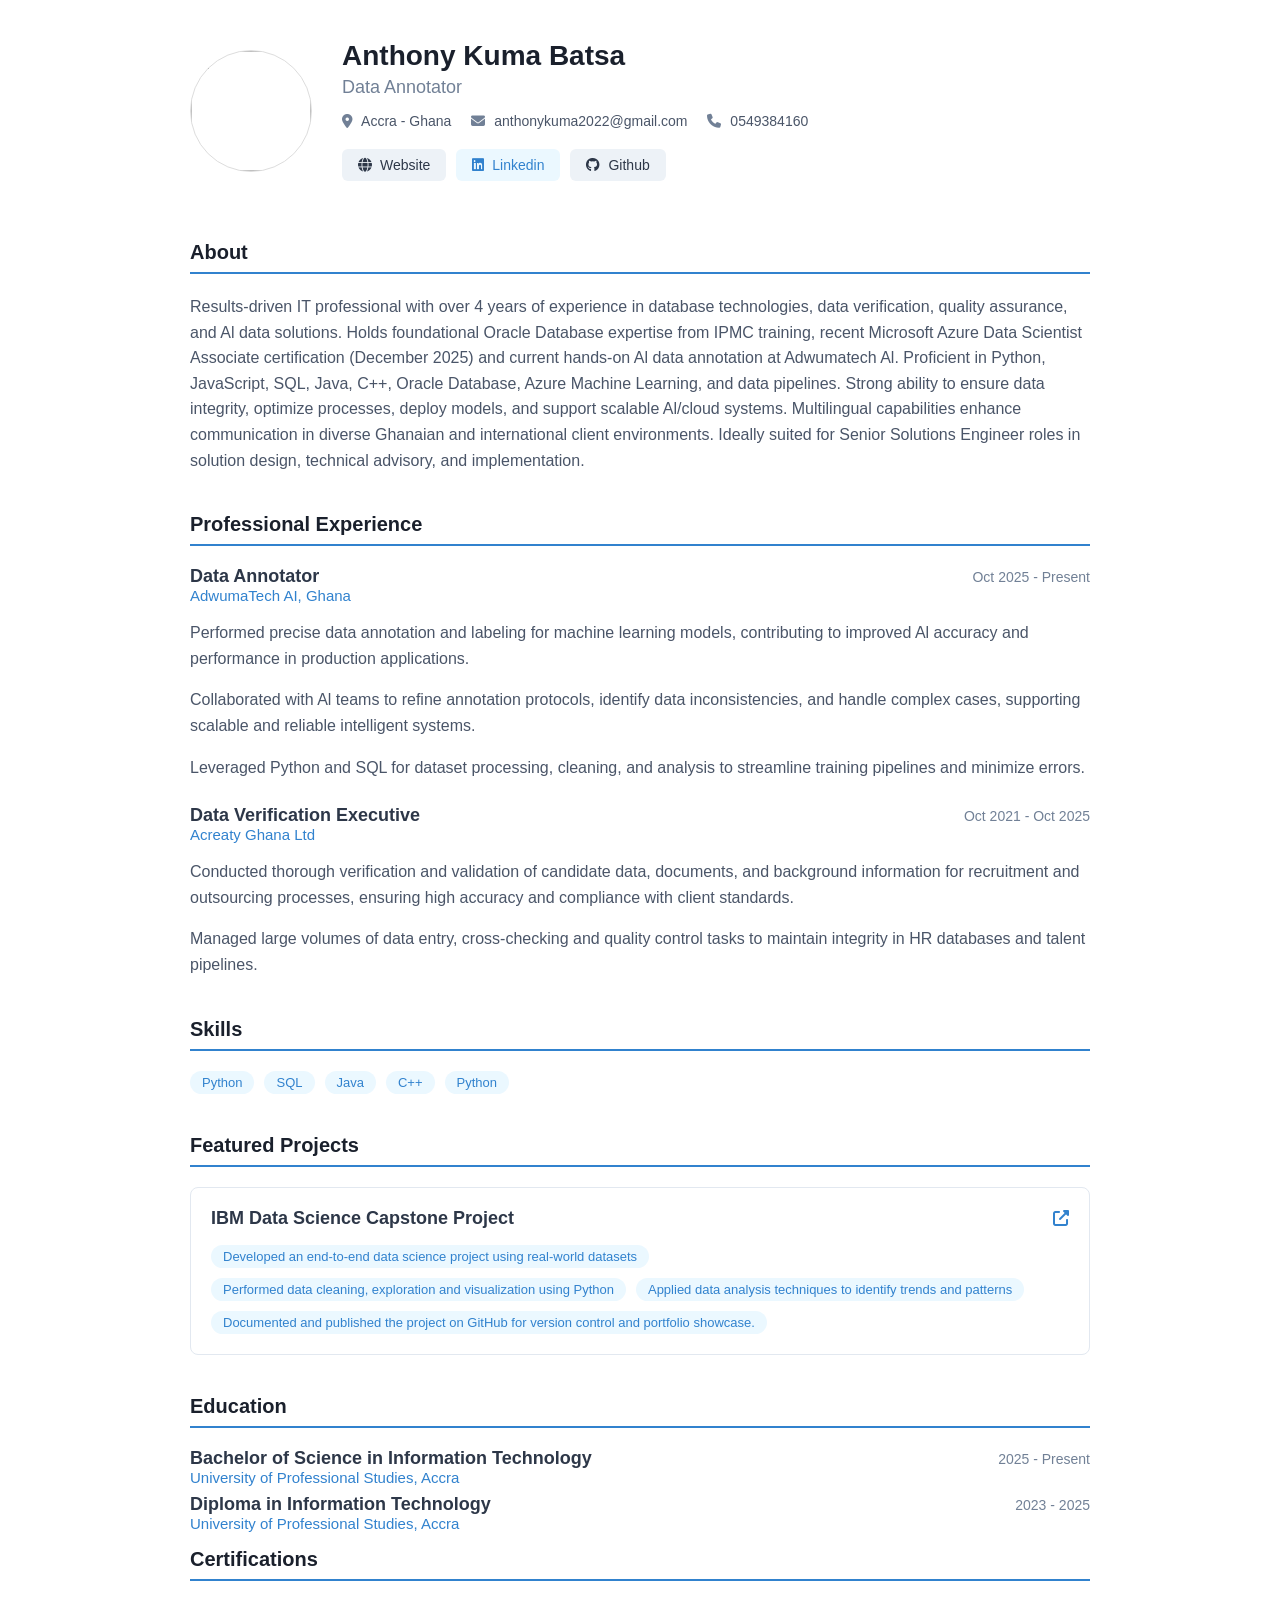
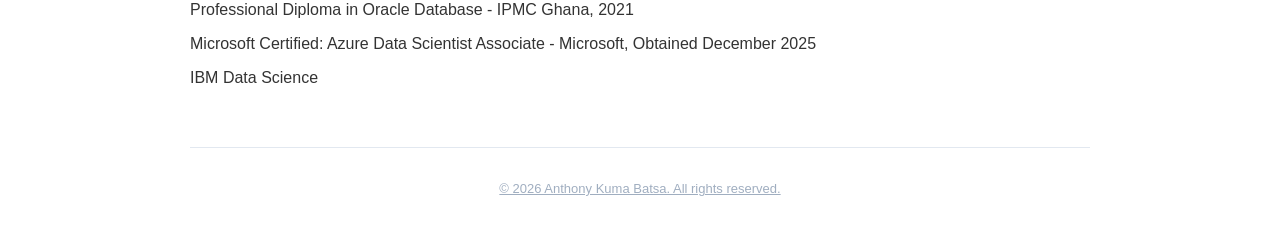
==== index.html @ a3e24a42 "Rename AKB.html to index.html" ====
<!DOCTYPE html>
<html lang="en">
<head>
    <meta charset="UTF-8">
    <meta name="viewport" content="width=device-width, initial-scale=1.0">
    <title>Anthony Kuma Batsa</title>
    <link rel="stylesheet" href="https://cdnjs.cloudflare.com/ajax/libs/font-awesome/6.4.2/css/all.min.css">
   
    <style>
       
        body {
            font-family: 'Segoe UI', Tahoma, Geneva, Verdana, sans-serif;
            margin: 0;
            padding: 40px;
            color: #333;
            max-width: 900px;
            margin-left: auto;
            margin-right: auto;
            background-color: #fff;
        }

       
        .header-container {
            display: flex;
            align-items: center;
            gap: 30px;
            padding-bottom: 20px;
        }

        .profile-pic {
            width: 120px;
            height: 120px;
            border-radius: 50%;
            overflow: hidden;
            border: 1px solid #ddd;
            flex-shrink: 0;
        }

        .profile-pic img {
            width: 100%;
            height: 100%;
            object-fit: cover;
        }

        h1 {
            margin: 0;
            font-size: 28px;
            color: #1a202c;
        }

        .job-title {
            margin: 5px 0 15px 0;
            color: #718096;
            font-size: 18px;
        }

        .contact-info {
            display: flex;
            gap: 20px;
            font-size: 14px;
            color: #4a5568;
            margin-bottom: 20px;
        }

        .contact-info i {
            color: #718096;
            margin-right: 5px;
        }

        .buttons {
            display: flex;
            gap: 10px;
        }

        .btn {
            text-decoration: none;
            padding: 8px 16px;
            border-radius: 6px;
            font-size: 14px;
            background: #edf2f7;
            color: #2d3748;
            display: flex;
            align-items: center;
            gap: 8px;
            transition: 0.2s;
        }

        .btn-linkedin {
            background: #ebf8ff;
            color: #3182ce;
        }

       
        section {
            margin-top: 40px;
        }

        .section-title {
            font-size: 20px;
            color: #1a202c;
            border-bottom: 2px solid #3182ce;
            padding-bottom: 8px;
            margin-bottom: 20px;
        }

        .content-p {
            line-height: 1.6;
            color: #4a5568;
        }

       
        .item {
            margin-bottom: 25px;
        }

        .item-header {
            display: flex;
            justify-content: space-between;
            align-items: baseline;
        }

        .item-header h3 {
            margin: 0;
            font-size: 18px;
            color: #2d3748;
        }

        .date {
            font-size: 14px;
            color: #718096;
        }

        .sub-header {
            color: #3182ce;
            font-weight: 500;
            margin-bottom: 8px;
            font-size: 15px;
        }

       
        .tag-container {
            display: flex;
            flex-wrap: wrap;
            gap: 10px;
            margin-top: 10px;
        }

        .tag {
            background-color: #ebf8ff;
            color: #3182ce;
            padding: 4px 12px;
            border-radius: 20px;
            font-size: 13px;
            font-weight: 500;
        }

       
        .project-card {
            border: 1px solid #e2e8f0;
            padding: 20px;
            border-radius: 8px;
            margin-top: 15px;
        }

        footer {
            margin-top: 60px;
            padding-top: 20px;
            border-top: 1px solid #e2e8f0;
            text-align: center;
            color: #a0aec0;
            font-size: 13px;
        }
    </style>
</head>
<body>

    <div class="header-container">
        <div class="profile-pic">
            <img src="" alt="">
        </div>

        <div class="details">
            <h1>Anthony Kuma Batsa</h1>
            <p class="job-title">Data Annotator</p>

            <div class="contact-info">
                <span><i class="fa-solid fa-location-dot"></i> Accra - Ghana</span>
                <span><i class="fa-solid fa-envelope"></i> anthonykuma2022@gmail.com</span>
                <span><i class="fa-solid fa-phone"></i> 0549384160 </span>
            </div>

            <div class="buttons">
                <a href="#" class="btn"><i class="fa-solid fa-globe"></i> Website</a>
                <a href="https://gh.linkedin.com/in/anthony-batsa-6572a9247/" class="btn btn-linkedin" target="_blank"><i class="fa-brands fa-linkedin"></i> Linkedin</a>
                <a href="https://github.com/repos?q=owner%3A%40me" class="btn" target="_blank"><i class="fa-brands fa-github"></i> Github</a>
            </div>
        </div>
    </div>

    <section>
        <h2 class="section-title">About</h2>
        <p class="content-p">
            Results-driven IT professional with over 4 years of experience in database technologies, data verification, quality assurance, and Al data solutions. Holds foundational Oracle Database expertise from IPMC training, recent Microsoft Azure Data Scientist Associate certification (December 2025) and current hands-on Al data annotation at Adwumatech Al. Proficient in Python, JavaScript, SQL, Java, C++, Oracle Database, Azure Machine Learning, and data pipelines. Strong ability to ensure data integrity, optimize processes, deploy models, and support scalable Al/cloud systems. Multilingual capabilities enhance communication in diverse Ghanaian and international client environments. Ideally suited for Senior Solutions Engineer roles in solution design, technical advisory, and implementation.
        </p>
    </section>

    <section>
        <h2 class="section-title">Professional Experience</h2>
       
        <div class="item">
            <div class="item-header">
                <h3>Data Annotator</h3>
                <span class="date">Oct 2025 - Present</span>
            </div>
            <div class="sub-header">AdwumaTech AI, Ghana</div>
            <p class="content-p">Performed precise data annotation and labeling for machine learning models, contributing to improved Al accuracy and performance in production applications.</p>
            <p class="content-p">Collaborated with Al teams to refine annotation protocols, identify data inconsistencies, and handle complex cases, supporting scalable and reliable intelligent systems.</p>
            <p class="content-p">Leveraged Python and SQL for dataset processing, cleaning, and analysis to streamline training pipelines and minimize errors.</p>
        </div>

        <div class="item">
            <div class="item-header">
                <h3>Data Verification Executive</h3>
                <span class="date">Oct 2021 - Oct 2025</span>
            </div>
            <div class="sub-header">Acreaty Ghana Ltd</div>
            <p class="content-p">Conducted thorough verification and validation of candidate data, documents, and background information for recruitment and outsourcing processes, ensuring high accuracy and compliance with client     standards.</p>
            <p class="content-p">Managed large volumes of data entry, cross-checking and quality control tasks to maintain integrity in HR databases and talent pipelines.</p>      
        </div>

           </section>


    <section>
        <h2 class="section-title">Skills</h2>
        <div class="item">
            <div class="sub-header"></div>
            <div class="tag-container">
                <span class="tag">Python</span>
          <span class="tag">SQL</span>
         <span class="tag">Java</span>
         <span class="tag">C++</span>
         <span class="tag">Python</span>
            </div>
        </div>
               </div>
    </section>

    <section>
        <h2 class="section-title">Featured Projects</h2>
        <div class="project-card" >
            <div class="item-header">
                <h3>IBM Data Science Capstone Project</h3>
                <a href="https://github.com/repos?q=owner%3A%40me" style="color: #3182ce;"><i class="fa-solid fa-up-right-from-square"></i></a>
            </div>
            <p class="content-p"></p>
            <div class="tag-container">
                <span class="tag">Developed an end-to-end data science project using real-world datasets</span> 
                     <span class="tag">Performed data cleaning, exploration and visualization using Python </span> 
                          <span class="tag">Applied data analysis techniques to identify trends and patterns </span>
                             <span class="tag"> Documented and published the project on GitHub for version control and portfolio showcase.</span>
            </div>
        </div>
    </section>

    <section>
        <h2 class="section-title">Education </h2>
        <div class="item">
            <div class="item-header">
                <h3>Bachelor of Science in Information Technology</h3>
                <span class="date">2025 - Present</span>
            </div>
            <div class="sub-header">University of Professional Studies, Accra</div>

           <div class="item-header">
              <h3>Diploma in Information Technology</h3>
               <span class="date">2023 - 2025</span>
        </div>
                <div class="sub-header">University of Professional Studies, Accra</div>
         
            <h2 class="section-title"> Certifications </h2>
        <div class="item">
            <p>Professional Diploma in Oracle Database - IPMC Ghana, 2021</p>
            <p>Microsoft Certified: Azure Data Scientist Associate - Microsoft, Obtained December 2025</p>
            <p>IBM Data Science</p>  
        </div>
    </section>

    <footer>
        <p><u>© 2026 Anthony Kuma Batsa. All rights reserved.</u></p>
    </footer>

</body>
</html
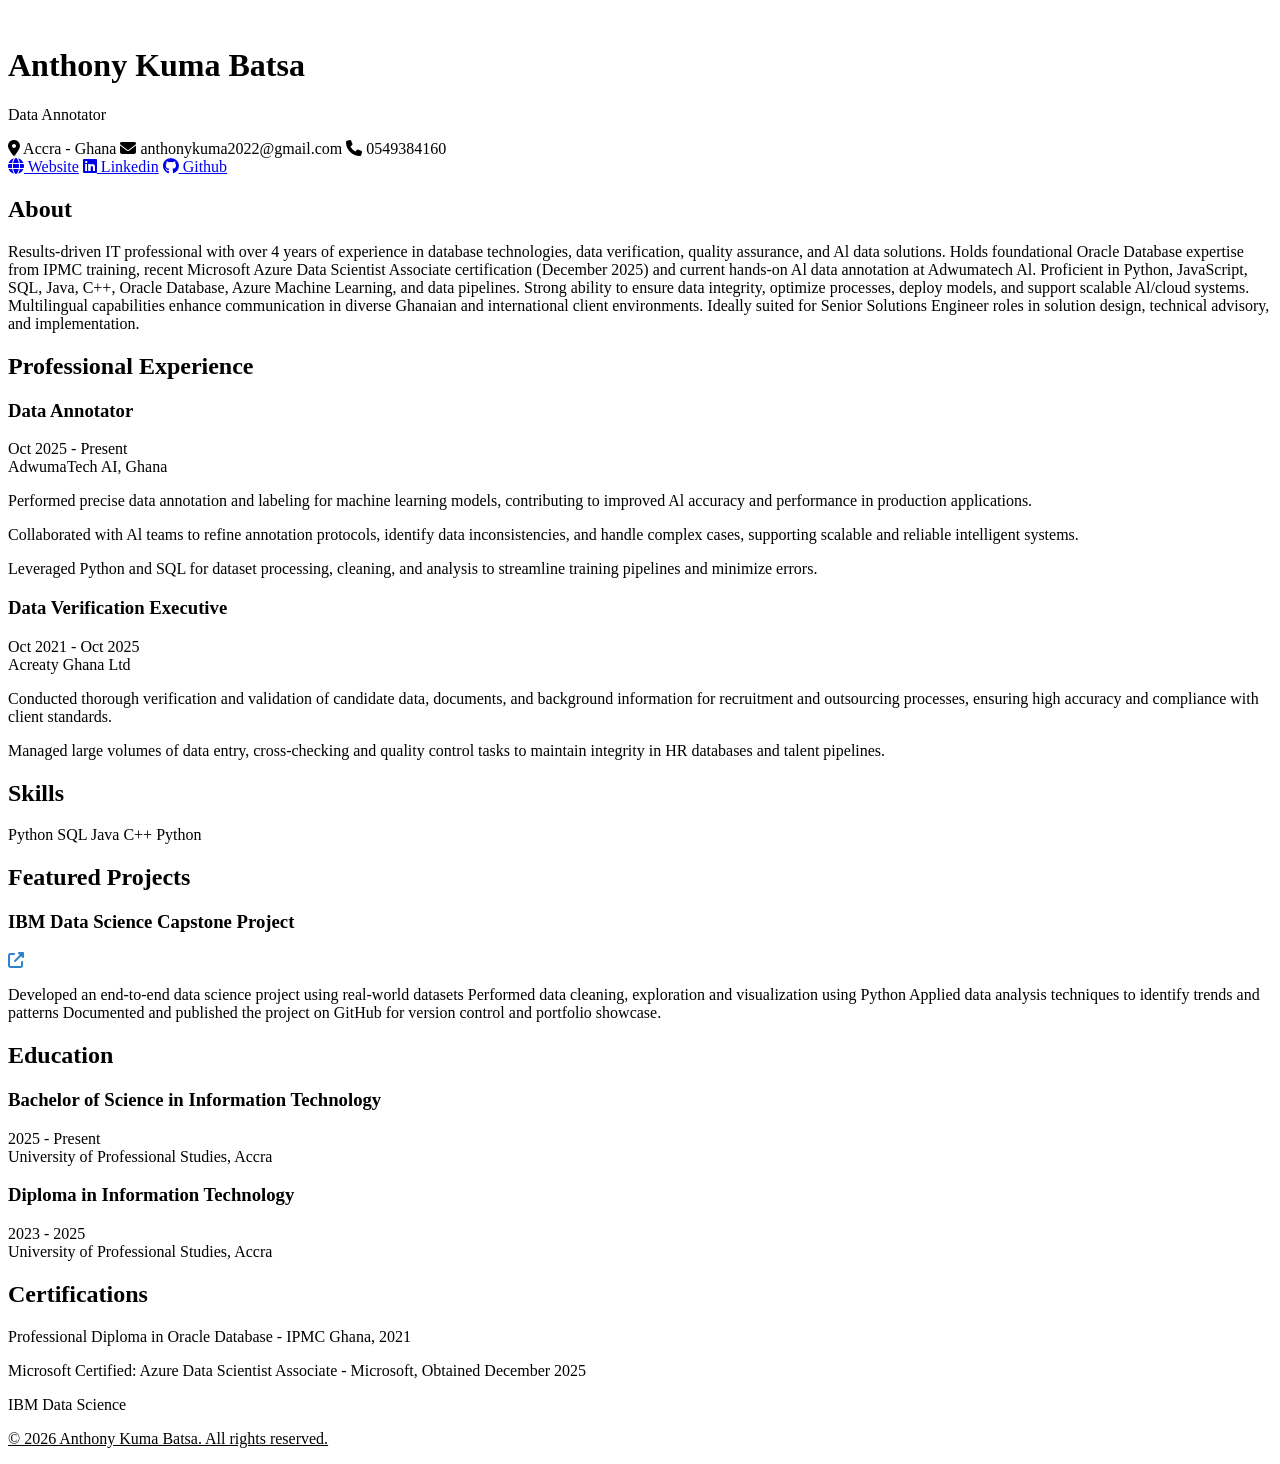
==== commit bb122b75: "Update index.html" ====
--- a/index.html
+++ b/index.html
@@ -6,171 +6,6 @@
     <title>Anthony Kuma Batsa</title>
     <link rel="stylesheet" href="https://cdnjs.cloudflare.com/ajax/libs/font-awesome/6.4.2/css/all.min.css">
    
-    <style>
-       
-        body {
-            font-family: 'Segoe UI', Tahoma, Geneva, Verdana, sans-serif;
-            margin: 0;
-            padding: 40px;
-            color: #333;
-            max-width: 900px;
-            margin-left: auto;
-            margin-right: auto;
-            background-color: #fff;
-        }
-
-       
-        .header-container {
-            display: flex;
-            align-items: center;
-            gap: 30px;
-            padding-bottom: 20px;
-        }
-
-        .profile-pic {
-            width: 120px;
-            height: 120px;
-            border-radius: 50%;
-            overflow: hidden;
-            border: 1px solid #ddd;
-            flex-shrink: 0;
-        }
-
-        .profile-pic img {
-            width: 100%;
-            height: 100%;
-            object-fit: cover;
-        }
-
-        h1 {
-            margin: 0;
-            font-size: 28px;
-            color: #1a202c;
-        }
-
-        .job-title {
-            margin: 5px 0 15px 0;
-            color: #718096;
-            font-size: 18px;
-        }
-
-        .contact-info {
-            display: flex;
-            gap: 20px;
-            font-size: 14px;
-            color: #4a5568;
-            margin-bottom: 20px;
-        }
-
-        .contact-info i {
-            color: #718096;
-            margin-right: 5px;
-        }
-
-        .buttons {
-            display: flex;
-            gap: 10px;
-        }
-
-        .btn {
-            text-decoration: none;
-            padding: 8px 16px;
-            border-radius: 6px;
-            font-size: 14px;
-            background: #edf2f7;
-            color: #2d3748;
-            display: flex;
-            align-items: center;
-            gap: 8px;
-            transition: 0.2s;
-        }
-
-        .btn-linkedin {
-            background: #ebf8ff;
-            color: #3182ce;
-        }
-
-       
-        section {
-            margin-top: 40px;
-        }
-
-        .section-title {
-            font-size: 20px;
-            color: #1a202c;
-            border-bottom: 2px solid #3182ce;
-            padding-bottom: 8px;
-            margin-bottom: 20px;
-        }
-
-        .content-p {
-            line-height: 1.6;
-            color: #4a5568;
-        }
-
-       
-        .item {
-            margin-bottom: 25px;
-        }
-
-        .item-header {
-            display: flex;
-            justify-content: space-between;
-            align-items: baseline;
-        }
-
-        .item-header h3 {
-            margin: 0;
-            font-size: 18px;
-            color: #2d3748;
-        }
-
-        .date {
-            font-size: 14px;
-            color: #718096;
-        }
-
-        .sub-header {
-            color: #3182ce;
-            font-weight: 500;
-            margin-bottom: 8px;
-            font-size: 15px;
-        }
-
-       
-        .tag-container {
-            display: flex;
-            flex-wrap: wrap;
-            gap: 10px;
-            margin-top: 10px;
-        }
-
-        .tag {
-            background-color: #ebf8ff;
-            color: #3182ce;
-            padding: 4px 12px;
-            border-radius: 20px;
-            font-size: 13px;
-            font-weight: 500;
-        }
-
-       
-        .project-card {
-            border: 1px solid #e2e8f0;
-            padding: 20px;
-            border-radius: 8px;
-            margin-top: 15px;
-        }
-
-        footer {
-            margin-top: 60px;
-            padding-top: 20px;
-            border-top: 1px solid #e2e8f0;
-            text-align: center;
-            color: #a0aec0;
-            font-size: 13px;
-        }
-    </style>
 </head>
 <body>
 
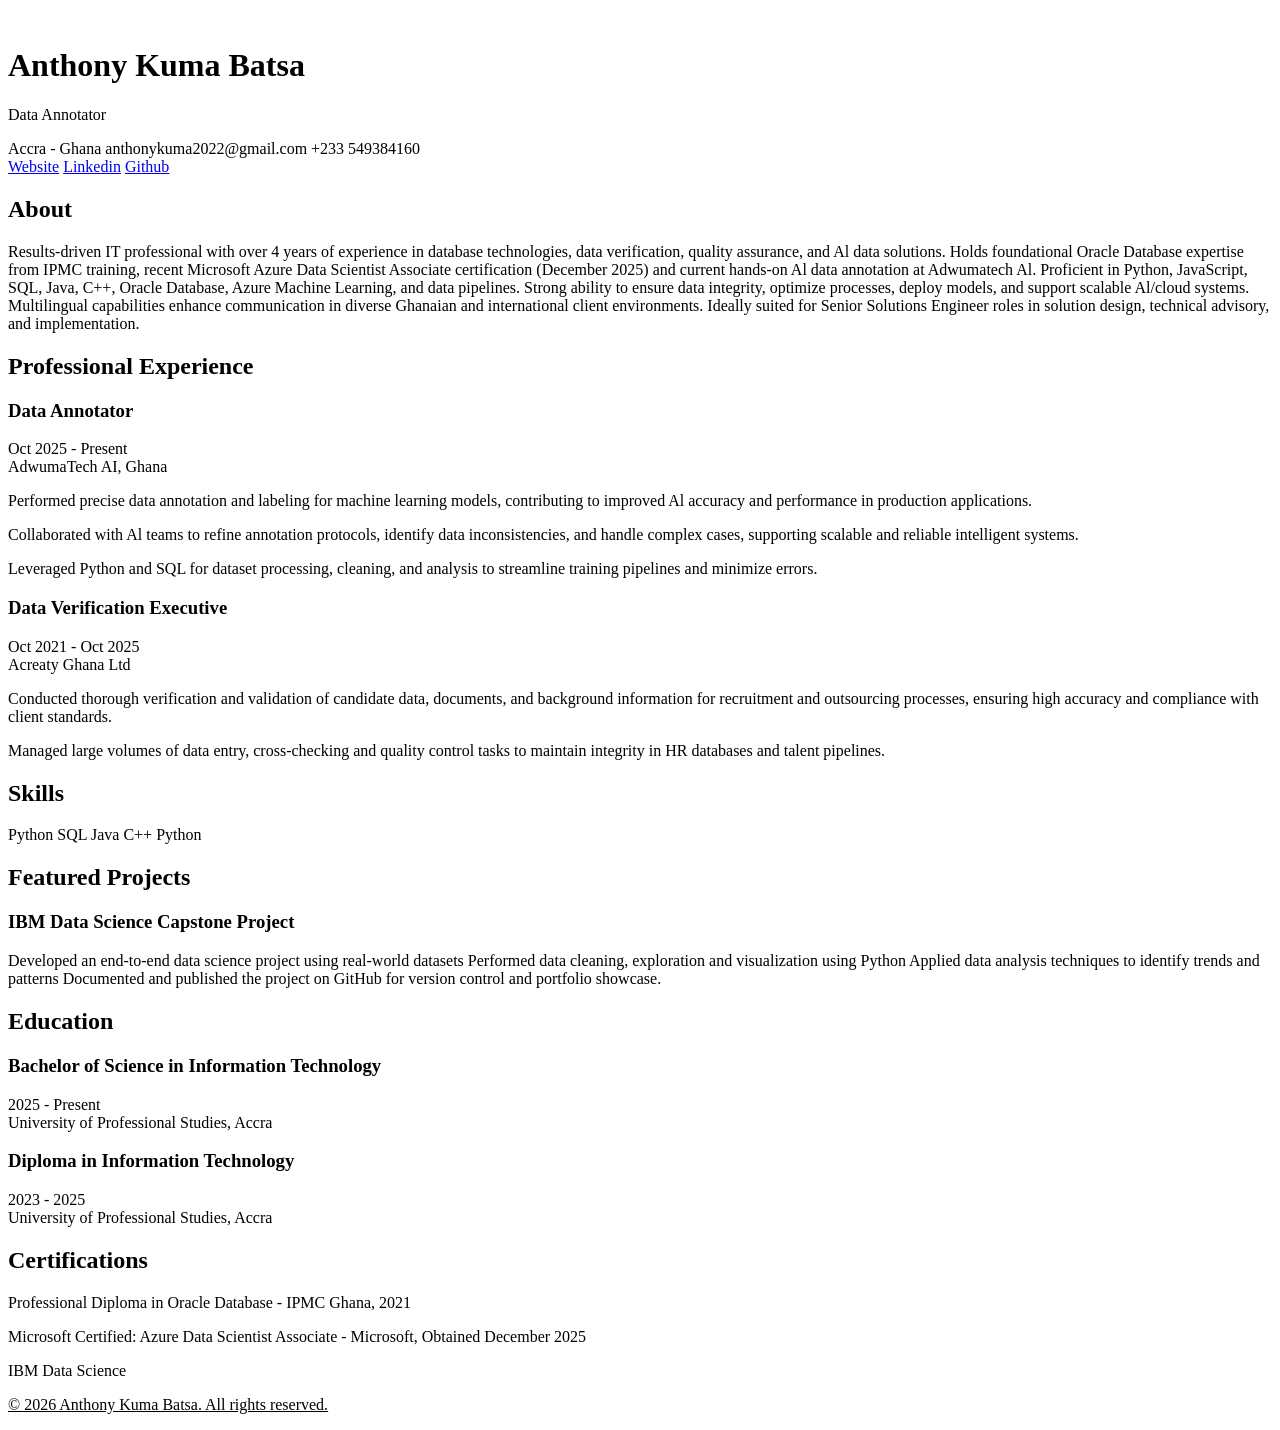
==== commit fc200bb7: "Update index.html" ====
--- a/index.html
+++ b/index.html
@@ -4,7 +4,7 @@
     <meta charset="UTF-8">
     <meta name="viewport" content="width=device-width, initial-scale=1.0">
     <title>Anthony Kuma Batsa</title>
-    <link rel="stylesheet" href="https://cdnjs.cloudflare.com/ajax/libs/font-awesome/6.4.2/css/all.min.css">
+    <link rel="stylesheet" href="style.css">
    
 </head>
 <body>
@@ -21,7 +21,7 @@
             <div class="contact-info">
                 <span><i class="fa-solid fa-location-dot"></i> Accra - Ghana</span>
                 <span><i class="fa-solid fa-envelope"></i> anthonykuma2022@gmail.com</span>
-                <span><i class="fa-solid fa-phone"></i> 0549384160 </span>
+                <span><i class="fa-solid fa-phone"></i> +233 549384160 </span>
             </div>
 
             <div class="buttons">
@@ -126,4 +126,5 @@
     </footer>
 
 </body>
-</html
+</html>
+
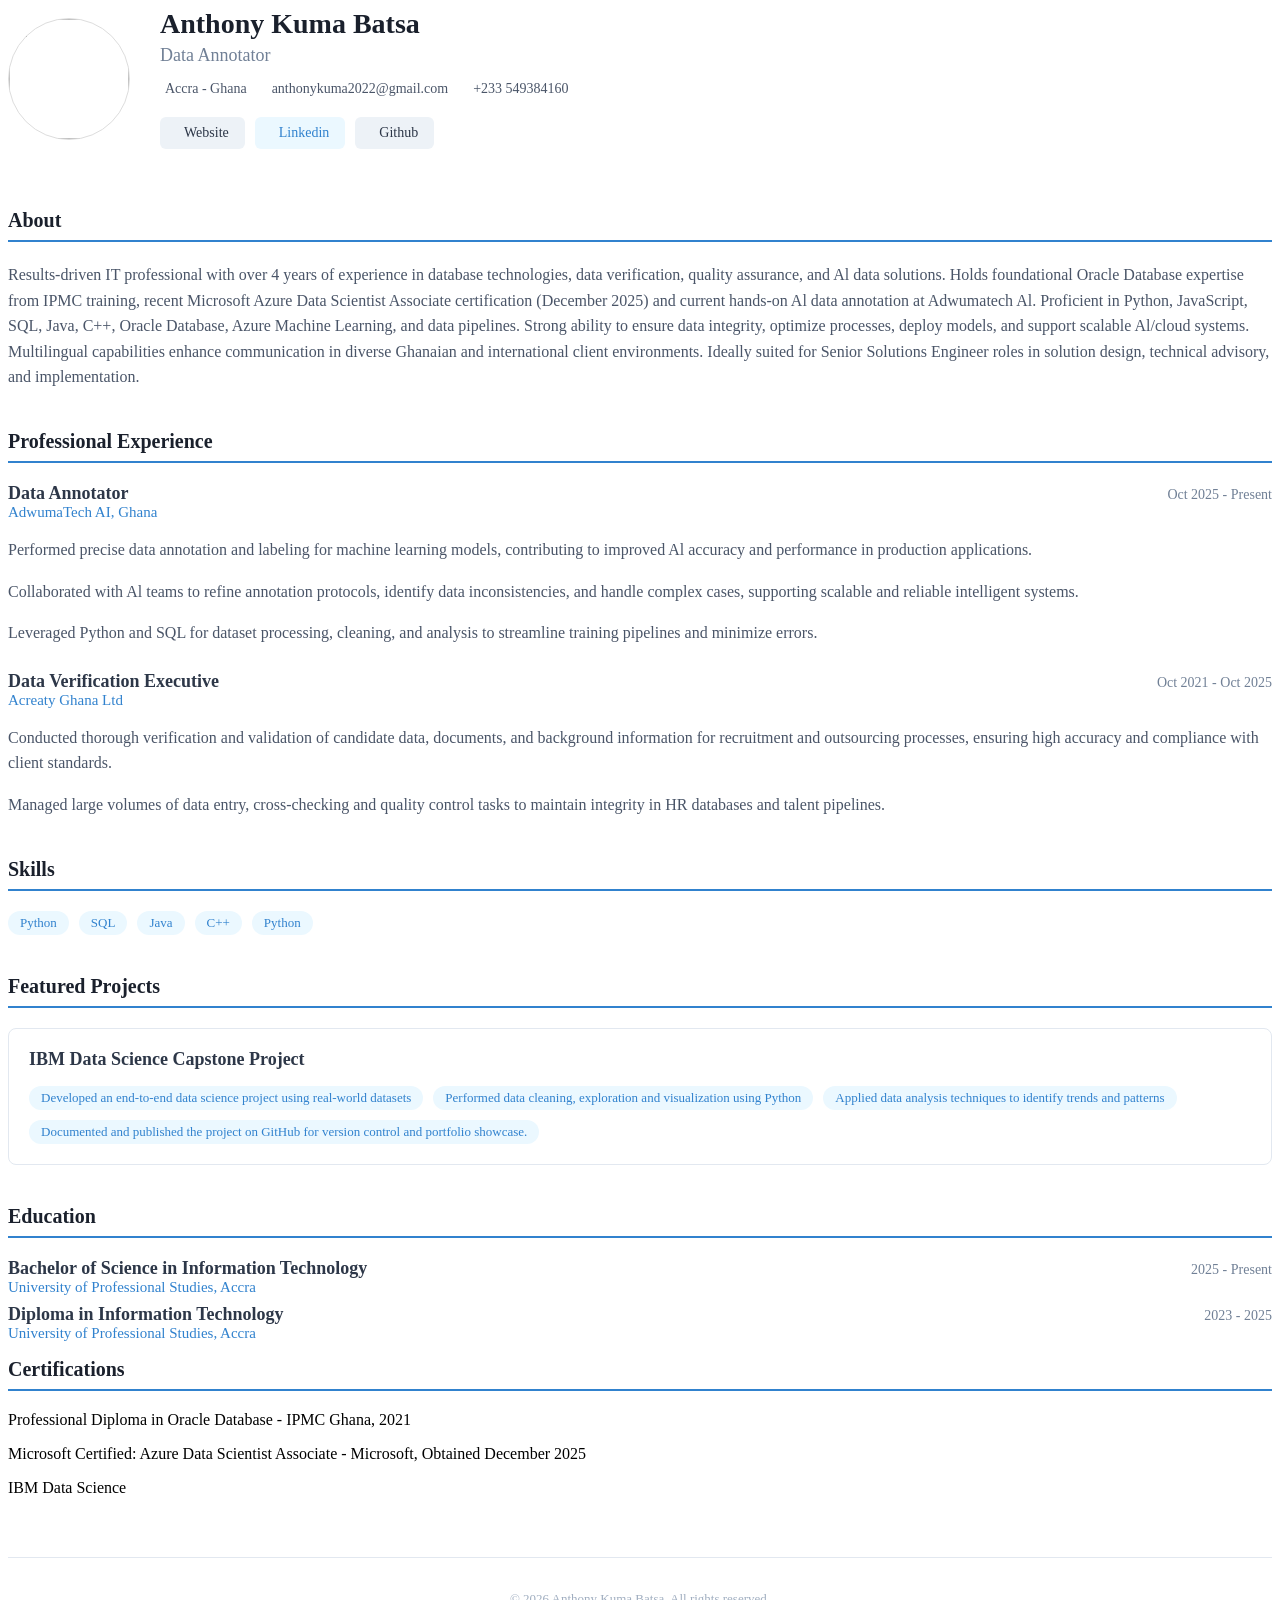
==== commit 26c774f9: "git update" ====
--- a/index.html
+++ b/index.html
@@ -27,7 +27,7 @@
             <div class="buttons">
                 <a href="#" class="btn"><i class="fa-solid fa-globe"></i> Website</a>
                 <a href="https://gh.linkedin.com/in/anthony-batsa-6572a9247/" class="btn btn-linkedin" target="_blank"><i class="fa-brands fa-linkedin"></i> Linkedin</a>
-                <a href="https://github.com/repos?q=owner%3A%40me" class="btn" target="_blank"><i class="fa-brands fa-github"></i> Github</a>
+                <a href="https://github.com/anthonykuma25" class="btn" target="_blank"><i class="fa-brands fa-github"></i> Github</a>
             </div>
         </div>
     </div>
--- a/style.css
+++ b/style.css
@@ -0,0 +1,165 @@
+  <style>
+       
+        body {
+            font-family: 'Segoe UI', Tahoma, Geneva, Verdana, sans-serif;
+            margin: 20px;
+            padding: 40px;
+            color: #333;
+            max-width: 900px;
+            margin-left: auto;
+            margin-right: auto;
+            background-color: #fff;
+        }
+
+       
+        .header-container {
+            display: flex;
+            align-items: center;
+            gap: 30px;
+            padding-bottom: 20px;
+        }
+
+        .profile-pic {
+            width: 120px;
+            height: 120px;
+            border-radius: 50%;
+            overflow: hidden;
+            border: 1px solid #ddd;
+            flex-shrink: 0;
+        }
+
+        .profile-pic img {
+            width: 100%;
+            height: 100%;
+            object-fit: cover;
+        }
+
+        h1 {
+            margin: 0;
+            font-size: 28px;
+            color: #1a202c;
+        }
+
+        .job-title {
+            margin: 5px 0 15px 0;
+            color: #718096;
+            font-size: 18px;
+        }
+
+        .contact-info {
+            display: flex;
+            gap: 20px;
+            font-size: 14px;
+            color: #4a5568;
+            margin-bottom: 20px;
+        }
+
+        .contact-info i {
+            color: #718096;
+            margin-right: 5px;
+        }
+
+        .buttons {
+            display: flex;
+            gap: 10px;
+        }
+
+        .btn {
+            text-decoration: none;
+            padding: 8px 16px;
+            border-radius: 6px;
+            font-size: 14px;
+            background: #edf2f7;
+            color: #2d3748;
+            display: flex;
+            align-items: center;
+            gap: 8px;
+            transition: 0.2s;
+        }
+
+        .btn-linkedin {
+            background: #ebf8ff;
+            color: #3182ce;
+        }
+
+       
+        section {
+            margin-top: 40px;
+        }
+
+        .section-title {
+            font-size: 20px;
+            color: #1a202c;
+            border-bottom: 2px solid #3182ce;
+            padding-bottom: 8px;
+            margin-bottom: 20px;
+        }
+
+        .content-p {
+            line-height: 1.6;
+            color: #4a5568;
+        }
+
+       
+        .item {
+            margin-bottom: 25px;
+        }
+
+        .item-header {
+            display: flex;
+            justify-content: space-between;
+            align-items: baseline;
+        }
+
+        .item-header h3 {
+            margin: 0;
+            font-size: 18px;
+            color: #2d3748;
+        }
+
+        .date {
+            font-size: 14px;
+            color: #718096;
+        }
+
+        .sub-header {
+            color: #3182ce;
+            font-weight: 500;
+            margin-bottom: 8px;
+            font-size: 15px;
+        }
+
+       
+        .tag-container {
+            display: flex;
+            flex-wrap: wrap;
+            gap: 10px;
+            margin-top: 10px;
+        }
+
+        .tag {
+            background-color: #ebf8ff;
+            color: #3182ce;
+            padding: 4px 12px;
+            border-radius: 20px;
+            font-size: 13px;
+            font-weight: 500;
+        }
+
+       
+        .project-card {
+            border: 1px solid #e2e8f0;
+            padding: 20px;
+            border-radius: 8px;
+            margin-top: 15px;
+        }
+
+        footer {
+            margin-top: 60px;
+            padding-top: 20px;
+            border-top: 1px solid #e2e8f0;
+            text-align: center;
+            color: #a0aec0;
+            font-size: 13px;
+        }
+    </style>
